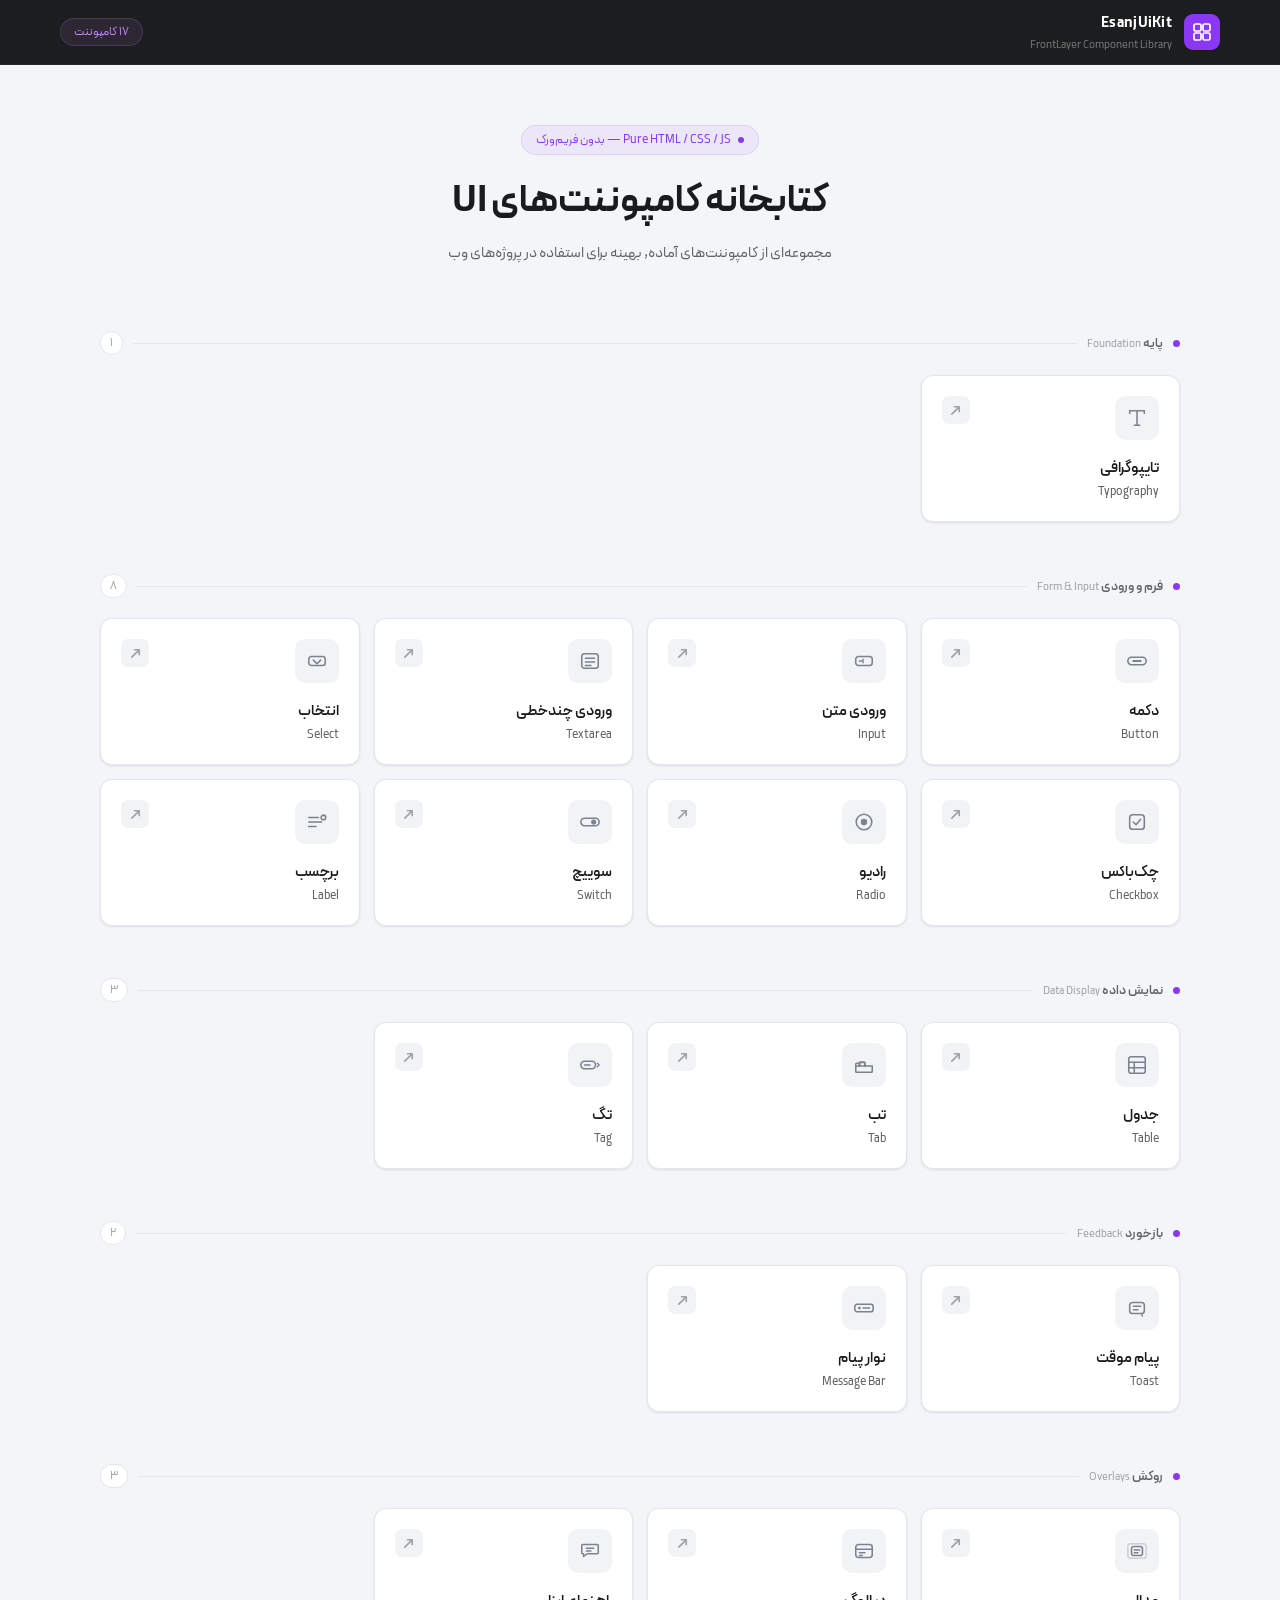
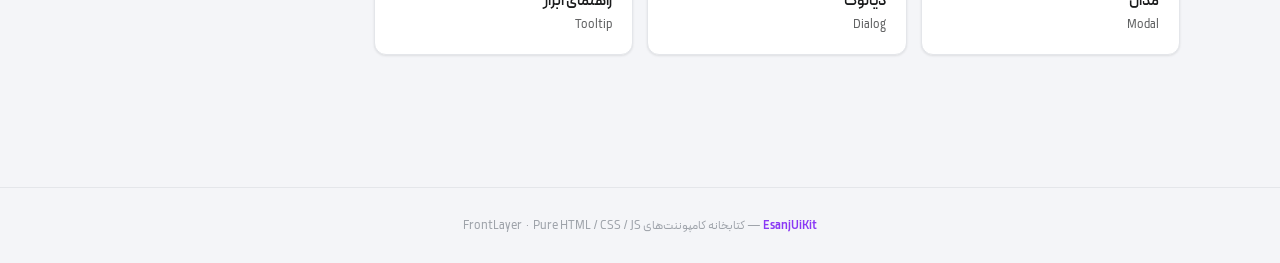
==== index.html @ 2869a3de "feat: initial commit — EsanjUiKit component library Pure HTML/CSS/JS UI component library with RTL (" ====
<!DOCTYPE html>
<html lang="fa" dir="rtl">
<head>
  <meta charset="UTF-8">
  <meta name="viewport" content="width=device-width, initial-scale=1.0">
  <title>EsanjUiKit — کتابخانه کامپوننت</title>
  <link rel="stylesheet" href="./components/typography/typography.css">
  <style>
    @font-face {
      font-family: 'Peyda(FaNum)';
      src: local('Peyda'), local('Peyda-Regular');
    }

    *, *::before, *::after { box-sizing: border-box; margin: 0; padding: 0; }

    :root {
      --bg:           #f4f5f8;
      --surface:      #ffffff;
      --header-bg:    #1c1d1e;
      --text-1:       #1a1b1c;
      --text-2:       #626364;
      --text-3:       #9ea3aa;
      --border:       #e4e6ea;
      --border-hover: rgba(138,56,245,0.3);
      --accent:       #8a38f5;
      --accent-10:    rgba(138,56,245,0.07);
      --accent-20:    rgba(138,56,245,0.14);
      --shadow-sm:    0 1px 3px rgba(0,0,0,0.06), 0 1px 2px rgba(0,0,0,0.04);
      --shadow-lg:    0 12px 32px rgba(0,0,0,0.10), 0 4px 8px rgba(0,0,0,0.06);
      --radius:       12px;
    }

    body {
      font-family: 'Peyda(FaNum)', Tahoma, sans-serif;
      background: var(--bg);
      color: var(--text-1);
      direction: rtl;
      min-height: 100vh;
    }

    a { text-decoration: none; color: inherit; }

    /* ─── Header ─────────────────────────────── */
    .header {
      background: var(--header-bg);
      padding: 0 40px;
      position: sticky;
      top: 0;
      z-index: 100;
      border-bottom: 1px solid rgba(255,255,255,0.05);
    }
    .header-inner {
      max-width: 1160px;
      margin: 0 auto;
      height: 64px;
      display: flex;
      align-items: center;
      justify-content: space-between;
    }
    .logo {
      display: flex;
      align-items: center;
      gap: 12px;
    }
    .logo-mark {
      width: 36px;
      height: 36px;
      background: var(--accent);
      border-radius: 9px;
      display: flex;
      align-items: center;
      justify-content: center;
      flex-shrink: 0;
    }
    .logo-mark svg { width: 20px; height: 20px; }
    .logo-name {
      font-size: 15px;
      font-weight: 700;
      color: #fff;
      letter-spacing: 0.3px;
    }
    .logo-sub {
      font-size: 11px;
      color: rgba(255,255,255,0.38);
      margin-top: 2px;
    }
    .header-badge {
      font-size: 12px;
      color: #c084fc;
      background: rgba(192,132,252,0.1);
      border: 1px solid rgba(192,132,252,0.18);
      padding: 4px 13px;
      border-radius: 100px;
    }

    /* ─── Main ───────────────────────────────── */
    .main {
      max-width: 1160px;
      margin: 0 auto;
      padding: 60px 40px 80px;
    }

    /* ─── Hero ───────────────────────────────── */
    .hero {
      text-align: center;
      margin-bottom: 64px;
    }
    .hero-pill {
      display: inline-flex;
      align-items: center;
      gap: 7px;
      font-size: 12px;
      color: var(--accent);
      background: var(--accent-10);
      border: 1px solid var(--accent-20);
      padding: 5px 14px;
      border-radius: 100px;
      margin-bottom: 22px;
    }
    .hero-pill-dot {
      width: 6px;
      height: 6px;
      background: var(--accent);
      border-radius: 50%;
      flex-shrink: 0;
    }
    .hero h2 {
      font-size: 38px;
      font-weight: 700;
      color: var(--text-1);
      line-height: 1.25;
      margin-bottom: 14px;
    }
    .hero p {
      font-size: 15px;
      color: var(--text-2);
      max-width: 520px;
      margin: 0 auto;
      line-height: 1.9;
    }

    /* ─── Section ────────────────────────────── */
    .section { margin-bottom: 52px; }
    .section-hd {
      display: flex;
      align-items: center;
      gap: 10px;
      margin-bottom: 20px;
    }
    .section-dot {
      width: 7px;
      height: 7px;
      background: var(--accent);
      border-radius: 50%;
      flex-shrink: 0;
    }
    .section-label {
      font-size: 13px;
      font-weight: 600;
      color: var(--text-2);
      white-space: nowrap;
    }
    .section-label-en {
      font-size: 11px;
      font-weight: 400;
      color: var(--text-3);
      direction: ltr;
    }
    .section-line {
      flex: 1;
      height: 1px;
      background: var(--border);
    }
    .section-count {
      font-size: 12px;
      color: var(--text-3);
      background: var(--surface);
      border: 1px solid var(--border);
      padding: 2px 9px;
      border-radius: 100px;
    }

    /* ─── Grid ───────────────────────────────── */
    .grid {
      display: grid;
      grid-template-columns: repeat(auto-fill, minmax(205px, 1fr));
      gap: 14px;
    }

    /* ─── Card ───────────────────────────────── */
    .card {
      background: var(--surface);
      border: 1px solid var(--border);
      border-radius: var(--radius);
      padding: 20px;
      display: flex;
      flex-direction: column;
      gap: 16px;
      box-shadow: var(--shadow-sm);
      transition: transform 0.2s ease, box-shadow 0.2s ease, border-color 0.2s ease;
    }
    .card:hover {
      transform: translateY(-4px);
      box-shadow: var(--shadow-lg);
      border-color: var(--border-hover);
    }
    .card:hover .card-icon {
      background: var(--accent-10);
    }
    .card:hover .card-icon svg {
      color: var(--accent);
    }
    .card:hover .card-go {
      background: var(--accent-10);
    }
    .card:hover .card-go svg {
      color: var(--accent);
    }

    .card-head {
      display: flex;
      align-items: flex-start;
      justify-content: space-between;
    }
    .card-icon {
      width: 44px;
      height: 44px;
      background: #f2f3f5;
      border-radius: 10px;
      display: flex;
      align-items: center;
      justify-content: center;
      flex-shrink: 0;
      transition: background 0.2s ease;
    }
    .card-icon svg {
      width: 22px;
      height: 22px;
      color: #7b8290;
      transition: color 0.2s ease;
    }
    .card-go {
      width: 28px;
      height: 28px;
      background: #f2f3f5;
      border-radius: 7px;
      display: flex;
      align-items: center;
      justify-content: center;
      flex-shrink: 0;
      transition: background 0.2s ease;
    }
    .card-go svg {
      width: 13px;
      height: 13px;
      color: #9ea3aa;
      transition: color 0.2s ease;
    }

    .card-name {
      font-size: 15px;
      font-weight: 600;
      color: var(--text-1);
      margin-bottom: 3px;
    }
    .card-en {
      font-size: 12px;
      color: var(--text-2);
      display: block;
      text-align: right;
    }

    /* ─── Footer ─────────────────────────────── */
    .footer {
      text-align: center;
      padding: 28px;
      border-top: 1px solid var(--border);
      font-size: 12px;
      color: var(--text-3);
    }
    .footer strong { color: var(--accent); font-weight: 600; }

    /* ─── Responsive ─────────────────────────── */
    @media (max-width: 768px) {
      .header { padding: 0 20px; }
      .main   { padding: 40px 20px 60px; }
      .hero h2 { font-size: 26px; }
      .hero p  { font-size: 14px; }
      .grid { grid-template-columns: repeat(auto-fill, minmax(155px, 1fr)); gap: 10px; }
    }
    @media (max-width: 440px) {
      .grid { grid-template-columns: repeat(2, 1fr); }
      .logo-sub { display: none; }
    }
  </style>
</head>
<body>

  <!-- ─── Header ──────────────────────────────────── -->
  <header class="header">
    <div class="header-inner">
      <div class="logo">
        <div class="logo-mark">
          <svg viewBox="0 0 20 20" fill="none" stroke="white" stroke-width="1.7" stroke-linecap="round" stroke-linejoin="round">
            <rect x="2" y="2" width="7" height="7" rx="1.5"/>
            <rect x="11" y="2" width="7" height="7" rx="1.5"/>
            <rect x="2" y="11" width="7" height="7" rx="1.5"/>
            <rect x="11" y="11" width="7" height="7" rx="1.5"/>
          </svg>
        </div>
        <div>
          <div class="logo-name">EsanjUiKit</div>
          <div class="logo-sub">FrontLayer Component Library</div>
        </div>
      </div>
      <span class="header-badge">۱۷ کامپوننت</span>
    </div>
  </header>

  <!-- ─── Main ────────────────────────────────────── -->
  <main class="main">

    <!-- Hero -->
    <div class="hero">
      <div class="hero-pill">
        <span class="hero-pill-dot"></span>
        Pure HTML / CSS / JS — بدون فریم‌ورک
      </div>
      <h2>کتابخانه کامپوننت‌های UI</h2>
      <p>مجموعه‌ای از کامپوننت‌های آماده, بهینه برای استفاده در پروژه‌های وب</p>
    </div>

    <!-- ─ Foundation ─ -->
    <section class="section">
      <div class="section-hd">
        <span class="section-dot"></span>
        <span class="section-label">پایه <span class="section-label-en">Foundation</span></span>
        <span class="section-line"></span>
        <span class="section-count">1</span>
      </div>
      <div class="grid">

        <a class="card" href="components/typography/index.html">
          <div class="card-head">
            <div class="card-icon">
              <svg viewBox="0 0 24 24" fill="none" stroke="currentColor" stroke-width="1.7" stroke-linecap="round" stroke-linejoin="round">
                <path d="M4 7V4h16v3"/><line x1="12" y1="4" x2="12" y2="20"/><line x1="9" y1="20" x2="15" y2="20"/>
              </svg>
            </div>
            <div class="card-go">
              <svg viewBox="0 0 14 14" fill="none" stroke="currentColor" stroke-width="1.8" stroke-linecap="round" stroke-linejoin="round">
                <path d="M3 11L11 3M11 3H6M11 3V8"/>
              </svg>
            </div>
          </div>
          <div><div class="card-name">تایپوگرافی</div><span class="card-en">Typography</span></div>
        </a>

      </div>
    </section>

    <!-- ─ Form & Input ─ -->
    <section class="section">
      <div class="section-hd">
        <span class="section-dot"></span>
        <span class="section-label">فرم و ورودی <span class="section-label-en">Form & Input</span></span>
        <span class="section-line"></span>
        <span class="section-count">8</span>
      </div>
      <div class="grid">

        <a class="card" href="components/button/index.html">
          <div class="card-head">
            <div class="card-icon">
              <svg viewBox="0 0 24 24" fill="none" stroke="currentColor" stroke-width="1.7" stroke-linecap="round" stroke-linejoin="round">
                <rect x="2" y="8" width="20" height="8" rx="4"/>
                <line x1="8" y1="12" x2="16" y2="12" stroke-width="2.2"/>
              </svg>
            </div>
            <div class="card-go"><svg viewBox="0 0 14 14" fill="none" stroke="currentColor" stroke-width="1.8" stroke-linecap="round" stroke-linejoin="round"><path d="M3 11L11 3M11 3H6M11 3V8"/></svg></div>
          </div>
          <div><div class="card-name">دکمه</div><span class="card-en">Button</span></div>
        </a>

        <a class="card" href="components/input/index.html">
          <div class="card-head">
            <div class="card-icon">
              <svg viewBox="0 0 24 24" fill="none" stroke="currentColor" stroke-width="1.7" stroke-linecap="round" stroke-linejoin="round">
                <rect x="3" y="7" width="18" height="10" rx="3"/>
                <line x1="7" y1="12" x2="10" y2="12"/>
                <line x1="11" y1="10" x2="11" y2="14" stroke-width="1.4"/>
              </svg>
            </div>
            <div class="card-go"><svg viewBox="0 0 14 14" fill="none" stroke="currentColor" stroke-width="1.8" stroke-linecap="round" stroke-linejoin="round"><path d="M3 11L11 3M11 3H6M11 3V8"/></svg></div>
          </div>
          <div><div class="card-name">ورودی متن</div><span class="card-en">Input</span></div>
        </a>

        <a class="card" href="components/textarea/index.html">
          <div class="card-head">
            <div class="card-icon">
              <svg viewBox="0 0 24 24" fill="none" stroke="currentColor" stroke-width="1.7" stroke-linecap="round" stroke-linejoin="round">
                <rect x="3" y="4" width="18" height="16" rx="3"/>
                <line x1="7" y1="9" x2="17" y2="9"/>
                <line x1="7" y1="13" x2="17" y2="13"/>
                <line x1="7" y1="17" x2="13" y2="17"/>
              </svg>
            </div>
            <div class="card-go"><svg viewBox="0 0 14 14" fill="none" stroke="currentColor" stroke-width="1.8" stroke-linecap="round" stroke-linejoin="round"><path d="M3 11L11 3M11 3H6M11 3V8"/></svg></div>
          </div>
          <div><div class="card-name">ورودی چندخطی</div><span class="card-en">Textarea</span></div>
        </a>

        <a class="card" href="components/select/index.html">
          <div class="card-head">
            <div class="card-icon">
              <svg viewBox="0 0 24 24" fill="none" stroke="currentColor" stroke-width="1.7" stroke-linecap="round" stroke-linejoin="round">
                <rect x="3" y="7" width="18" height="10" rx="3"/>
                <polyline points="8 11 12 15 16 11"/>
              </svg>
            </div>
            <div class="card-go"><svg viewBox="0 0 14 14" fill="none" stroke="currentColor" stroke-width="1.8" stroke-linecap="round" stroke-linejoin="round"><path d="M3 11L11 3M11 3H6M11 3V8"/></svg></div>
          </div>
          <div><div class="card-name">انتخاب</div><span class="card-en">Select</span></div>
        </a>

        <a class="card" href="components/checkbox/index.html">
          <div class="card-head">
            <div class="card-icon">
              <svg viewBox="0 0 24 24" fill="none" stroke="currentColor" stroke-width="1.7" stroke-linecap="round" stroke-linejoin="round">
                <rect x="4" y="4" width="16" height="16" rx="3.5"/>
                <polyline points="8 12 11 15 16 9"/>
              </svg>
            </div>
            <div class="card-go"><svg viewBox="0 0 14 14" fill="none" stroke="currentColor" stroke-width="1.8" stroke-linecap="round" stroke-linejoin="round"><path d="M3 11L11 3M11 3H6M11 3V8"/></svg></div>
          </div>
          <div><div class="card-name">چک‌باکس</div><span class="card-en">Checkbox</span></div>
        </a>

        <a class="card" href="components/radio/index.html">
          <div class="card-head">
            <div class="card-icon">
              <svg viewBox="0 0 24 24" fill="none" stroke="currentColor" stroke-width="1.7">
                <circle cx="12" cy="12" r="8.5"/>
                <circle cx="12" cy="12" r="3.5" fill="currentColor" stroke="none"/>
              </svg>
            </div>
            <div class="card-go"><svg viewBox="0 0 14 14" fill="none" stroke="currentColor" stroke-width="1.8" stroke-linecap="round" stroke-linejoin="round"><path d="M3 11L11 3M11 3H6M11 3V8"/></svg></div>
          </div>
          <div><div class="card-name">رادیو</div><span class="card-en">Radio</span></div>
        </a>

        <a class="card" href="components/switch/index.html">
          <div class="card-head">
            <div class="card-icon">
              <svg viewBox="0 0 24 24" fill="none" stroke="currentColor" stroke-width="1.7" stroke-linecap="round">
                <rect x="2" y="8" width="20" height="8" rx="4"/>
                <circle cx="16" cy="12" r="2.8" fill="currentColor" stroke="none"/>
              </svg>
            </div>
            <div class="card-go"><svg viewBox="0 0 14 14" fill="none" stroke="currentColor" stroke-width="1.8" stroke-linecap="round" stroke-linejoin="round"><path d="M3 11L11 3M11 3H6M11 3V8"/></svg></div>
          </div>
          <div><div class="card-name">سوییچ</div><span class="card-en">Switch</span></div>
        </a>

        <a class="card" href="components/label/index.html">
          <div class="card-head">
            <div class="card-icon">
              <svg viewBox="0 0 24 24" fill="none" stroke="currentColor" stroke-width="1.7" stroke-linecap="round" stroke-linejoin="round">
                <path d="M3 7h10.5M3 12h14M3 17h8"/>
                <circle cx="19" cy="7" r="2.5"/>
              </svg>
            </div>
            <div class="card-go"><svg viewBox="0 0 14 14" fill="none" stroke="currentColor" stroke-width="1.8" stroke-linecap="round" stroke-linejoin="round"><path d="M3 11L11 3M11 3H6M11 3V8"/></svg></div>
          </div>
          <div><div class="card-name">برچسب</div><span class="card-en">Label</span></div>
        </a>

      </div>
    </section>

    <!-- ─ Data Display ─ -->
    <section class="section">
      <div class="section-hd">
        <span class="section-dot"></span>
        <span class="section-label">نمایش داده <span class="section-label-en">Data Display</span></span>
        <span class="section-line"></span>
        <span class="section-count">3</span>
      </div>
      <div class="grid">

        <a class="card" href="components/table/index.html">
          <div class="card-head">
            <div class="card-icon">
              <svg viewBox="0 0 24 24" fill="none" stroke="currentColor" stroke-width="1.7" stroke-linecap="round" stroke-linejoin="round">
                <rect x="3" y="3" width="18" height="18" rx="2.5"/>
                <line x1="3" y1="9" x2="21" y2="9"/>
                <line x1="3" y1="15" x2="21" y2="15"/>
                <line x1="9" y1="9" x2="9" y2="21"/>
              </svg>
            </div>
            <div class="card-go"><svg viewBox="0 0 14 14" fill="none" stroke="currentColor" stroke-width="1.8" stroke-linecap="round" stroke-linejoin="round"><path d="M3 11L11 3M11 3H6M11 3V8"/></svg></div>
          </div>
          <div><div class="card-name">جدول</div><span class="card-en">Table</span></div>
        </a>

        <a class="card" href="components/tab/index.html">
          <div class="card-head">
            <div class="card-icon">
              <svg viewBox="0 0 24 24" fill="none" stroke="currentColor" stroke-width="1.7" stroke-linecap="round" stroke-linejoin="round">
                <path d="M3 13h18v6a1 1 0 01-1 1H4a1 1 0 01-1-1v-6z"/>
                <path d="M3 13v-2a1 1 0 011-1h3v3"/>
                <path d="M7 13v-3a1 1 0 011-1h4a1 1 0 011 1v3" stroke-width="2"/>
              </svg>
            </div>
            <div class="card-go"><svg viewBox="0 0 14 14" fill="none" stroke="currentColor" stroke-width="1.8" stroke-linecap="round" stroke-linejoin="round"><path d="M3 11L11 3M11 3H6M11 3V8"/></svg></div>
          </div>
          <div><div class="card-name">تب</div><span class="card-en">Tab</span></div>
        </a>

        <a class="card" href="components/tag/index.html">
          <div class="card-head">
            <div class="card-icon">
              <svg viewBox="0 0 24 24" fill="none" stroke="currentColor" stroke-width="1.7" stroke-linecap="round" stroke-linejoin="round">
                <rect x="2" y="8" width="16" height="8" rx="4"/>
                <line x1="6" y1="12" x2="12" y2="12"/>
                <path d="M20 10l2 2-2 2" stroke-width="1.5"/>
              </svg>
            </div>
            <div class="card-go"><svg viewBox="0 0 14 14" fill="none" stroke="currentColor" stroke-width="1.8" stroke-linecap="round" stroke-linejoin="round"><path d="M3 11L11 3M11 3H6M11 3V8"/></svg></div>
          </div>
          <div><div class="card-name">تگ</div><span class="card-en">Tag</span></div>
        </a>

      </div>
    </section>

    <!-- ─ Feedback ─ -->
    <section class="section">
      <div class="section-hd">
        <span class="section-dot"></span>
        <span class="section-label">بازخورد <span class="section-label-en">Feedback</span></span>
        <span class="section-line"></span>
        <span class="section-count">2</span>
      </div>
      <div class="grid">

        <a class="card" href="components/toast/index.html">
          <div class="card-head">
            <div class="card-icon">
              <svg viewBox="0 0 24 24" fill="none" stroke="currentColor" stroke-width="1.7" stroke-linecap="round" stroke-linejoin="round">
                <rect x="4" y="6" width="16" height="12" rx="3"/>
                <line x1="8" y1="10" x2="16" y2="10"/>
                <line x1="8" y1="14" x2="13" y2="14"/>
                <path d="M17 18l1 3" stroke-width="1.4"/>
              </svg>
            </div>
            <div class="card-go"><svg viewBox="0 0 14 14" fill="none" stroke="currentColor" stroke-width="1.8" stroke-linecap="round" stroke-linejoin="round"><path d="M3 11L11 3M11 3H6M11 3V8"/></svg></div>
          </div>
          <div><div class="card-name">پیام موقت</div><span class="card-en">Toast</span></div>
        </a>

        <a class="card" href="components/message-bar/index.html">
          <div class="card-head">
            <div class="card-icon">
              <svg viewBox="0 0 24 24" fill="none" stroke="currentColor" stroke-width="1.7" stroke-linecap="round" stroke-linejoin="round">
                <rect x="2" y="8" width="20" height="8" rx="2.5"/>
                <circle cx="7" cy="12" r="1.5" fill="currentColor" stroke="none"/>
                <line x1="11" y1="12" x2="18" y2="12"/>
              </svg>
            </div>
            <div class="card-go"><svg viewBox="0 0 14 14" fill="none" stroke="currentColor" stroke-width="1.8" stroke-linecap="round" stroke-linejoin="round"><path d="M3 11L11 3M11 3H6M11 3V8"/></svg></div>
          </div>
          <div><div class="card-name">نوار پیام</div><span class="card-en">Message Bar</span></div>
        </a>

      </div>
    </section>

    <!-- ─ Overlays ─ -->
    <section class="section">
      <div class="section-hd">
        <span class="section-dot"></span>
        <span class="section-label">روکش <span class="section-label-en">Overlays</span></span>
        <span class="section-line"></span>
        <span class="section-count">3</span>
      </div>
      <div class="grid">

        <a class="card" href="components/modal/index.html">
          <div class="card-head">
            <div class="card-icon">
              <svg viewBox="0 0 24 24" fill="none" stroke="currentColor" stroke-width="1.7" stroke-linecap="round" stroke-linejoin="round">
                <rect x="2" y="4" width="20" height="16" rx="3" stroke-opacity="0.3"/>
                <rect x="6" y="7" width="12" height="10" rx="2.5"/>
                <line x1="9" y1="11" x2="15" y2="11"/>
                <line x1="9" y1="14" x2="13" y2="14"/>
              </svg>
            </div>
            <div class="card-go"><svg viewBox="0 0 14 14" fill="none" stroke="currentColor" stroke-width="1.8" stroke-linecap="round" stroke-linejoin="round"><path d="M3 11L11 3M11 3H6M11 3V8"/></svg></div>
          </div>
          <div><div class="card-name">مدال</div><span class="card-en">Modal</span></div>
        </a>

        <a class="card" href="components/dialog/index.html">
          <div class="card-head">
            <div class="card-icon">
              <svg viewBox="0 0 24 24" fill="none" stroke="currentColor" stroke-width="1.7" stroke-linecap="round" stroke-linejoin="round">
                <rect x="3" y="5" width="18" height="14" rx="3"/>
                <line x1="3" y1="10" x2="21" y2="10"/>
                <line x1="7" y1="14" x2="13" y2="14"/>
                <line x1="7" y1="17" x2="10" y2="17"/>
              </svg>
            </div>
            <div class="card-go"><svg viewBox="0 0 14 14" fill="none" stroke="currentColor" stroke-width="1.8" stroke-linecap="round" stroke-linejoin="round"><path d="M3 11L11 3M11 3H6M11 3V8"/></svg></div>
          </div>
          <div><div class="card-name">دیالوگ</div><span class="card-en">Dialog</span></div>
        </a>

        <a class="card" href="components/tooltip/index.html">
          <div class="card-head">
            <div class="card-icon">
              <svg viewBox="0 0 24 24" fill="none" stroke="currentColor" stroke-width="1.7" stroke-linecap="round" stroke-linejoin="round">
                <path d="M4 5h16a1 1 0 011 1v8a1 1 0 01-1 1H9l-4 3v-3H4a1 1 0 01-1-1V6a1 1 0 011-1z"/>
                <line x1="8" y1="9" x2="16" y2="9"/>
                <line x1="8" y1="12" x2="13" y2="12"/>
              </svg>
            </div>
            <div class="card-go"><svg viewBox="0 0 14 14" fill="none" stroke="currentColor" stroke-width="1.8" stroke-linecap="round" stroke-linejoin="round"><path d="M3 11L11 3M11 3H6M11 3V8"/></svg></div>
          </div>
          <div><div class="card-name">راهنمای ابزار</div><span class="card-en">Tooltip</span></div>
        </a>

      </div>
    </section>

  </main>

  <!-- ─── Footer ──────────────────────────────────── -->
  <footer class="footer">
    <strong>EsanjUiKit</strong> — کتابخانه کامپوننت‌های FrontLayer &nbsp;·&nbsp; Pure HTML / CSS / JS
  </footer>

</body>
</html>
---- components/typography/typography.css ----
/**
 * Typography Component Styles
 * کامپوننت تایپوگرافی - استایل‌ها
 *
 * این فایل شامل تمام استایل‌های تایپوگرافی سیستم طراحی است
 * مطابق با Design Tokens استخراج شده از Figma
 *
 * ساختار HTML:
 * <h1 class="typo typo--display">عنوان نمایشی</h1>
 * <p class="typo typo--body-medium-150">متن بدنه</p>
 */

/* ==========================================
   @font-face — Peyda(FaNum)
   ========================================== */

@font-face {
  font-family: 'Peyda(FaNum)';
  src: url('woff2/PeydaFaNumWeb-Thin.woff2') format('woff2');
  font-weight: 100;
  font-style: normal;
  font-display: swap;
}

@font-face {
  font-family: 'Peyda(FaNum)';
  src: url('woff2/PeydaFaNumWeb-ExtraLight.woff2') format('woff2');
  font-weight: 200;
  font-style: normal;
  font-display: swap;
}

@font-face {
  font-family: 'Peyda(FaNum)';
  src: url('woff2/PeydaFaNumWeb-Light.woff2') format('woff2');
  font-weight: 300;
  font-style: normal;
  font-display: swap;
}

@font-face {
  font-family: 'Peyda(FaNum)';
  src: url('woff2/PeydaFaNumWeb-Regular.woff2') format('woff2');
  font-weight: 400;
  font-style: normal;
  font-display: swap;
}

@font-face {
  font-family: 'Peyda(FaNum)';
  src: url('woff2/PeydaFaNumWeb-Medium.woff2') format('woff2');
  font-weight: 500;
  font-style: normal;
  font-display: swap;
}

@font-face {
  font-family: 'Peyda(FaNum)';
  src: url('woff2/PeydaFaNumWeb-SemiBold.woff2') format('woff2');
  font-weight: 600;
  font-style: normal;
  font-display: swap;
}

@font-face {
  font-family: 'Peyda(FaNum)';
  src: url('woff2/PeydaFaNumWeb-Bold.woff2') format('woff2');
  font-weight: 700;
  font-style: normal;
  font-display: swap;
}

@font-face {
  font-family: 'Peyda(FaNum)';
  src: url('woff2/PeydaFaNumWeb-ExtraBold.woff2') format('woff2');
  font-weight: 800;
  font-style: normal;
  font-display: swap;
}

@font-face {
  font-family: 'Peyda(FaNum)';
  src: url('woff2/PeydaFaNumWeb-Black.woff2') format('woff2');
  font-weight: 900;
  font-style: normal;
  font-display: swap;
}

@font-face {
  font-family: 'Peyda(FaNum)';
  src: url('woff2/PeydaFaNumWeb-ExtraBlack.woff2') format('woff2');
  font-weight: 950;
  font-style: normal;
  font-display: swap;
}

/* ==========================================
   CSS Custom Properties از Design Tokens
   ========================================== */

:root {
  /* Font Family */
  --typo-font-family: 'Peyda(FaNum)', sans-serif;

  /* Display */
  --typo-display-size: 58px;
  --typo-display-weight: 700;
  --typo-display-line-height: 75px;

  /* Large Title */
  --typo-large-title-size: 40px;
  --typo-large-title-weight: 600;
  --typo-large-title-line-height: 52px;

  /* Heading 1 */
  --typo-heading-1-size: 32px;
  --typo-heading-1-weight: 700;
  --typo-heading-1-line-height: 1.3;

  /* Heading 2 */
  --typo-heading-2-size: 28px;
  --typo-heading-2-weight: 600;
  --typo-heading-2-line-height: 1.3;

  /* Heading 3 */
  --typo-heading-3-size: 24px;
  --typo-heading-3-weight: 600;
  --typo-heading-3-line-height: 1.3;

  /* Heading 4 */
  --typo-heading-4-size: 20px;
  --typo-heading-4-weight: 600;
  --typo-heading-4-line-height: 1.3;

  /* Heading 5 */
  --typo-heading-5-size: 18px;
  --typo-heading-5-weight: 500;
  --typo-heading-5-line-height: 1.3;

  /* Heading 6 */
  --typo-heading-6-size: 16px;
  --typo-heading-6-weight: 500;
  --typo-heading-6-line-height: 1.3;

  /* Body Large */
  --typo-body-large-200-size: 16px;
  --typo-body-large-200-weight: 400;
  --typo-body-large-200-line-height: 2;

  --typo-body-large-150-size: 16px;
  --typo-body-large-150-weight: 400;
  --typo-body-large-150-line-height: 1.5;

  --typo-body-large-emp-size: 16px;
  --typo-body-large-emp-weight: 500;
  --typo-body-large-emp-line-height: 1.5;

  /* Body Medium */
  --typo-body-medium-200-size: 14px;
  --typo-body-medium-200-weight: 400;
  --typo-body-medium-200-line-height: 2;

  --typo-body-medium-150-size: 14px;
  --typo-body-medium-150-weight: 400;
  --typo-body-medium-150-line-height: 1.5;

  --typo-body-medium-emp-size: 14px;
  --typo-body-medium-emp-weight: 500;
  --typo-body-medium-emp-line-height: 1.5;

  /* Body Small */
  --typo-body-small-200-size: 12px;
  --typo-body-small-200-weight: 400;
  --typo-body-small-200-line-height: 2;

  --typo-body-small-150-size: 12px;
  --typo-body-small-150-weight: 400;
  --typo-body-small-150-line-height: 1.5;

  --typo-body-small-emp-size: 12px;
  --typo-body-small-emp-weight: 500;
  --typo-body-small-emp-line-height: 1.5;

  /* Caption */
  --typo-caption-size: 13px;
  --typo-caption-weight: 400;
  --typo-caption-line-height: 1.3;

  --typo-caption-emp-size: 13px;
  --typo-caption-emp-weight: 500;
  --typo-caption-emp-line-height: 1.3;

  /* Button */
  --typo-button-large-size: 14px;
  --typo-button-large-weight: 500;
  --typo-button-large-line-height: 1.4;

  --typo-button-medium-size: 14px;
  --typo-button-medium-weight: 500;
  --typo-button-medium-line-height: 1.4;

  --typo-button-small-size: 12px;
  --typo-button-small-weight: 500;
  --typo-button-small-line-height: 1.4;
}

/* ==========================================
   Base Class (کلاس پایه)
   ========================================== */

.typo {
  font-family: var(--typo-font-family);
  letter-spacing: 0;
  font-style: normal;
  text-align: right;
}

/* ==========================================
   Display (نمایشی)
   ========================================== */

.typo--display {
  font-size: var(--typo-display-size);
  font-weight: var(--typo-display-weight);
  line-height: var(--typo-display-line-height);
}

/* ==========================================
   Large Title (عنوان بزرگ)
   ========================================== */

.typo--large-title {
  font-size: var(--typo-large-title-size);
  font-weight: var(--typo-large-title-weight);
  line-height: var(--typo-large-title-line-height);
}

/* ==========================================
   Headings (سرتیترها)
   ========================================== */

.typo--heading-1 {
  font-size: var(--typo-heading-1-size);
  font-weight: var(--typo-heading-1-weight);
  line-height: var(--typo-heading-1-line-height);
}

.typo--heading-2 {
  font-size: var(--typo-heading-2-size);
  font-weight: var(--typo-heading-2-weight);
  line-height: var(--typo-heading-2-line-height);
}

.typo--heading-3 {
  font-size: var(--typo-heading-3-size);
  font-weight: var(--typo-heading-3-weight);
  line-height: var(--typo-heading-3-line-height);
}

.typo--heading-4 {
  font-size: var(--typo-heading-4-size);
  font-weight: var(--typo-heading-4-weight);
  line-height: var(--typo-heading-4-line-height);
}

.typo--heading-5 {
  font-size: var(--typo-heading-5-size);
  font-weight: var(--typo-heading-5-weight);
  line-height: var(--typo-heading-5-line-height);
}

.typo--heading-6 {
  font-size: var(--typo-heading-6-size);
  font-weight: var(--typo-heading-6-weight);
  line-height: var(--typo-heading-6-line-height);
}

/* ==========================================
   Body Large (متن بدنه بزرگ — 16px)
   ========================================== */

.typo--body-large-200 {
  font-size: var(--typo-body-large-200-size);
  font-weight: var(--typo-body-large-200-weight);
  line-height: var(--typo-body-large-200-line-height);
}

.typo--body-large-150 {
  font-size: var(--typo-body-large-150-size);
  font-weight: var(--typo-body-large-150-weight);
  line-height: var(--typo-body-large-150-line-height);
}

.typo--body-large-emp {
  font-size: var(--typo-body-large-emp-size);
  font-weight: var(--typo-body-large-emp-weight);
  line-height: var(--typo-body-large-emp-line-height);
}

/* ==========================================
   Body Medium (متن بدنه متوسط — 14px)
   ========================================== */

.typo--body-medium-200 {
  font-size: var(--typo-body-medium-200-size);
  font-weight: var(--typo-body-medium-200-weight);
  line-height: var(--typo-body-medium-200-line-height);
}

.typo--body-medium-150 {
  font-size: var(--typo-body-medium-150-size);
  font-weight: var(--typo-body-medium-150-weight);
  line-height: var(--typo-body-medium-150-line-height);
}

.typo--body-medium-emp {
  font-size: var(--typo-body-medium-emp-size);
  font-weight: var(--typo-body-medium-emp-weight);
  line-height: var(--typo-body-medium-emp-line-height);
}

/* ==========================================
   Body Small (متن بدنه کوچک — 12px)
   ========================================== */

.typo--body-small-200 {
  font-size: var(--typo-body-small-200-size);
  font-weight: var(--typo-body-small-200-weight);
  line-height: var(--typo-body-small-200-line-height);
}

.typo--body-small-150 {
  font-size: var(--typo-body-small-150-size);
  font-weight: var(--typo-body-small-150-weight);
  line-height: var(--typo-body-small-150-line-height);
}

.typo--body-small-emp {
  font-size: var(--typo-body-small-emp-size);
  font-weight: var(--typo-body-small-emp-weight);
  line-height: var(--typo-body-small-emp-line-height);
}

/* ==========================================
   Caption (زیرنویس — 13px)
   ========================================== */

.typo--caption {
  font-size: var(--typo-caption-size);
  font-weight: var(--typo-caption-weight);
  line-height: var(--typo-caption-line-height);
}

.typo--caption-emp {
  font-size: var(--typo-caption-emp-size);
  font-weight: var(--typo-caption-emp-weight);
  line-height: var(--typo-caption-emp-line-height);
}

/* ==========================================
   Button (دکمه)
   ========================================== */

.typo--button-large {
  font-size: var(--typo-button-large-size);
  font-weight: var(--typo-button-large-weight);
  line-height: var(--typo-button-large-line-height);
}

.typo--button-medium {
  font-size: var(--typo-button-medium-size);
  font-weight: var(--typo-button-medium-weight);
  line-height: var(--typo-button-medium-line-height);
}

.typo--button-small {
  font-size: var(--typo-button-small-size);
  font-weight: var(--typo-button-small-weight);
  line-height: var(--typo-button-small-line-height);
}

/* ==========================================
   RTL / LTR Support (پشتیبانی راست‌به‌چپ)
   ========================================== */

[dir="ltr"] .typo,
.typo[dir="ltr"] {
  text-align: left;
}
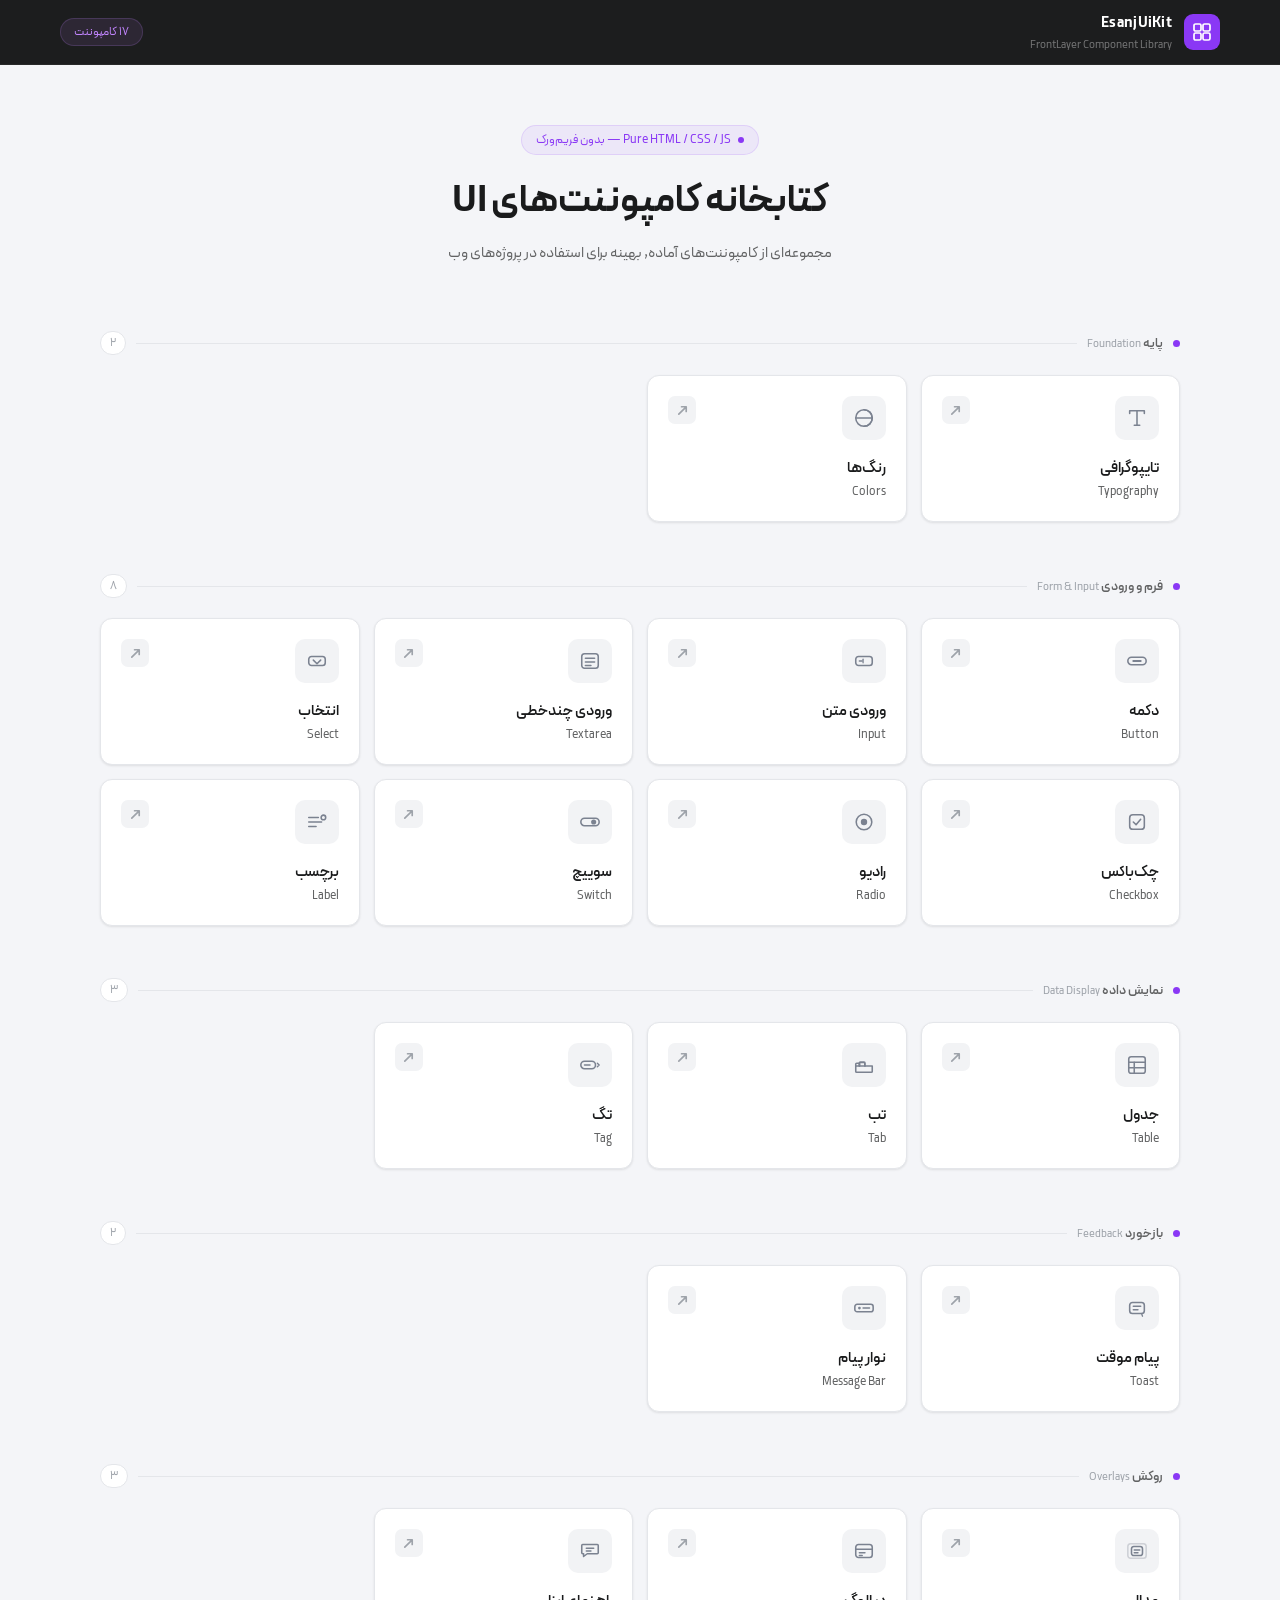
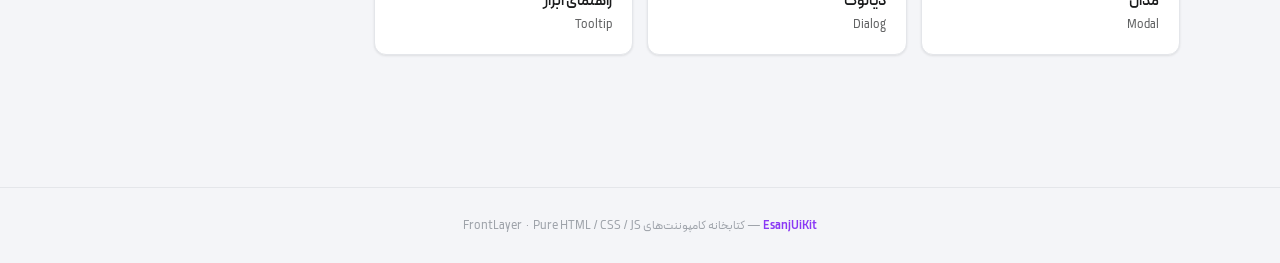
==== commit 63e0d2d5: "feat(colors): add demo page and tokens.json - index.html: visual palette demo with all 8 palettes (B" ====
--- a/index.html
+++ b/index.html
@@ -336,7 +336,7 @@
         <span class="section-dot"></span>
         <span class="section-label">پایه <span class="section-label-en">Foundation</span></span>
         <span class="section-line"></span>
-        <span class="section-count">1</span>
+        <span class="section-count">2</span>
       </div>
       <div class="grid">
 
@@ -354,6 +354,22 @@
             </div>
           </div>
           <div><div class="card-name">تایپوگرافی</div><span class="card-en">Typography</span></div>
+        </a>
+
+        <a class="card" href="components/colors/index.html">
+          <div class="card-head">
+            <div class="card-icon">
+              <svg viewBox="0 0 24 24" fill="none" stroke="currentColor" stroke-width="1.7" stroke-linecap="round" stroke-linejoin="round">
+                <circle cx="12" cy="12" r="9"/><path d="M12 3a9 9 0 0 1 0 18"/><path d="M3 12h18"/>
+              </svg>
+            </div>
+            <div class="card-go">
+              <svg viewBox="0 0 14 14" fill="none" stroke="currentColor" stroke-width="1.8" stroke-linecap="round" stroke-linejoin="round">
+                <path d="M3 11L11 3M11 3H6M11 3V8"/>
+              </svg>
+            </div>
+          </div>
+          <div><div class="card-name">رنگ‌ها</div><span class="card-en">Colors</span></div>
         </a>
 
       </div>
